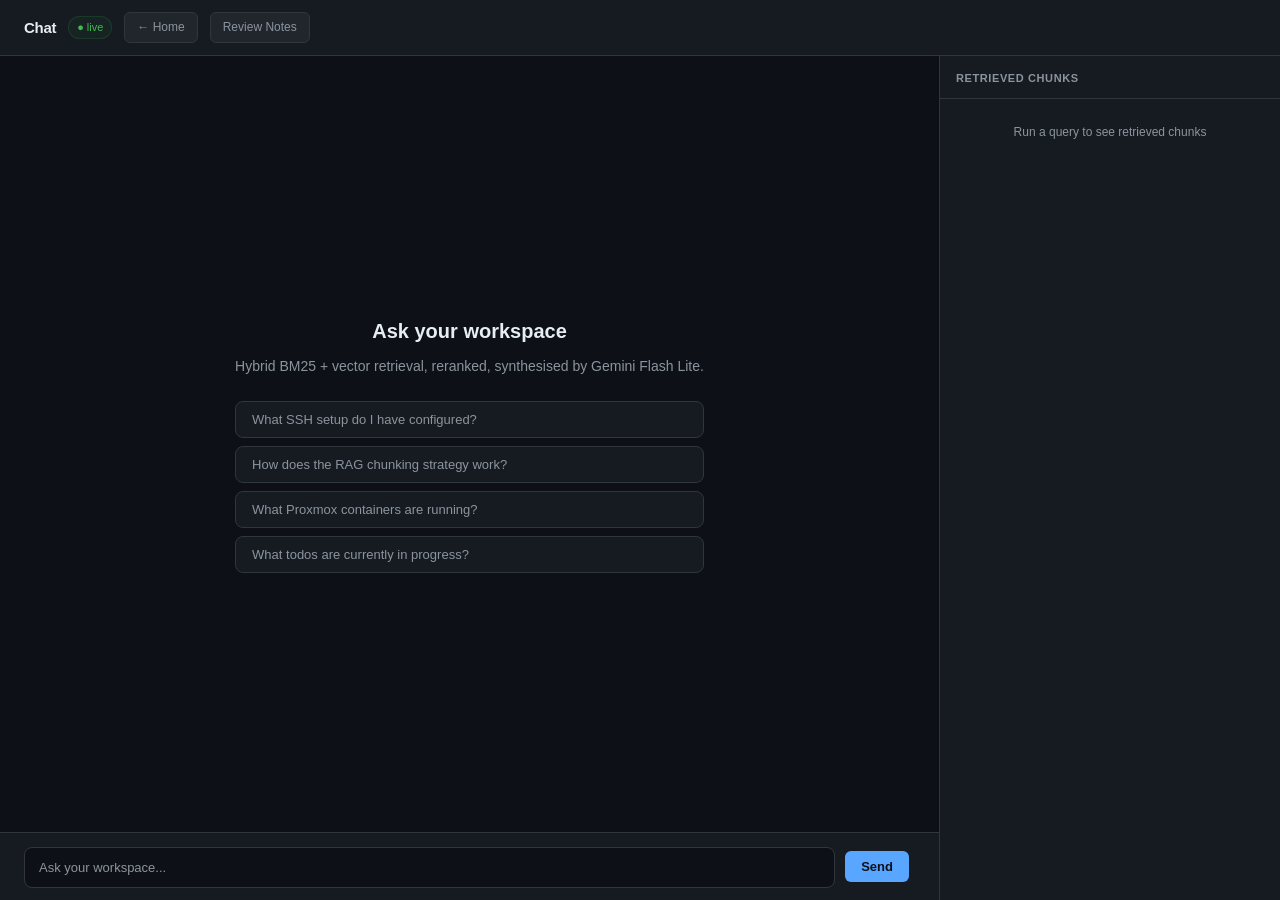
==== ui/chat.html @ 96a7f693 "feat: add chat.html (moved from /search)" ====
<!DOCTYPE html>
<html lang="en">
<head>
  <meta charset="UTF-8">
  <meta name="viewport" content="width=device-width, initial-scale=1.0">
  <link rel="manifest" href="/manifest.json">
  <meta name="theme-color" content="#0d1117">
  <meta name="mobile-web-app-capable" content="yes">
  <meta name="apple-mobile-web-app-capable" content="yes">
  <meta name="apple-mobile-web-app-status-bar-style" content="black-translucent">
  <meta name="apple-mobile-web-app-title" content="Notes RAG">
  <link rel="apple-touch-icon" href="/ui/icon.png">
  <title>Chat — Notes RAG</title>
  <style>
    *, *::before, *::after { box-sizing: border-box; margin: 0; padding: 0; }

    :root {
      --bg:        #0d1117;
      --surface:   #161b22;
      --surface2:  #1c2128;
      --border:    #30363d;
      --text:      #e6edf3;
      --text-muted:#8b949e;
      --accent:    #58a6ff;
      --user-bg:   #1d2d3e;
      --tag-bg:    #21262d;
      --green:     #3fb950;
      --code-bg:   #1f2937;
      --radius:    8px;
    }

    html, body { height: 100%; }

    body {
      font-family: -apple-system, BlinkMacSystemFont, 'Segoe UI', sans-serif;
      background: var(--bg);
      color: var(--text);
      display: flex;
      flex-direction: column;
      height: 100%;
      font-size: 14px;
      line-height: 1.6;
    }

    /* ── Header ── */
    header {
      border-bottom: 1px solid var(--border);
      padding: 12px 24px;
      display: flex;
      align-items: center;
      gap: 12px;
      background: var(--surface);
      flex-shrink: 0;
    }
    header h1 { font-size: 15px; font-weight: 600; letter-spacing: -0.3px; }
    .badge {
      font-size: 11px; padding: 2px 8px;
      border-radius: 999px; border: 1px solid var(--border);
      color: var(--text-muted); background: var(--tag-bg);
    }
    .badge.green { color: var(--green); border-color: #2ea04330; background: #2ea04310; }
    #home-btn, #review-btn { background: var(--tag-bg); border: 1px solid var(--border); color: var(--text-muted);
      border-radius: 6px; padding: 5px 12px; font-size: 12px; text-decoration: none;
      transition: border-color 0.15s, color 0.15s; }
    #home-btn:hover, #review-btn:hover { border-color: var(--accent); color: var(--text); }
    .spacer { flex: 1; }
    #chunk-count { font-size: 11px; color: var(--text-muted); font-family: 'SF Mono', monospace; }

    /* ── Layout ── */
    .layout { display: flex; flex: 1; overflow: hidden; }

    /* ── Chat panel ── */
    .chat-panel {
      flex: 1; display: flex; flex-direction: column;
      overflow: hidden; border-right: 1px solid var(--border);
    }

    .messages {
      flex: 1; overflow-y: auto;
      padding: 24px; display: flex; flex-direction: column;
      gap: 24px; scroll-behavior: smooth;
    }
    .messages::-webkit-scrollbar { width: 6px; }
    .messages::-webkit-scrollbar-thumb { background: var(--border); border-radius: 3px; }

    /* Welcome */
    .welcome { margin: auto; text-align: center; max-width: 480px; }
    .welcome h2 { font-size: 20px; font-weight: 600; margin-bottom: 8px; }
    .welcome p { color: var(--text-muted); margin-bottom: 24px; }
    .examples { display: flex; flex-direction: column; gap: 8px; }
    .example-btn {
      background: var(--surface); border: 1px solid var(--border);
      color: var(--text-muted); padding: 10px 16px;
      border-radius: var(--radius); cursor: pointer;
      text-align: left; font-size: 13px;
      transition: border-color 0.15s, color 0.15s;
    }
    .example-btn:hover { border-color: var(--accent); color: var(--text); }

    /* Exchange */
    .exchange { display: flex; flex-direction: column; gap: 12px; }

    .user-msg {
      align-self: flex-end; background: var(--user-bg);
      border: 1px solid #2d4a6a; border-radius: var(--radius);
      padding: 10px 14px; max-width: 75%;
      color: var(--text); font-size: 13px; white-space: pre-wrap;
    }

    .assistant-card {
      background: var(--surface); border: 1px solid var(--border);
      border-radius: var(--radius); overflow: hidden;
    }

    .answer-body {
      padding: 16px; color: var(--text);
      font-size: 13.5px; line-height: 1.7;
    }
    .answer-body h1, .answer-body h2, .answer-body h3 {
      font-size: 14px; font-weight: 600; margin: 12px 0 4px;
    }
    .answer-body p { margin-bottom: 10px; }
    .answer-body p:last-child { margin-bottom: 0; }
    .answer-body strong { font-weight: 600; }
    .answer-body em { font-style: italic; color: var(--text-muted); }
    .answer-body code {
      font-family: 'SF Mono', 'Fira Code', monospace;
      background: var(--code-bg); border: 1px solid var(--border);
      border-radius: 4px; padding: 1px 5px; font-size: 12px; color: #e3b341;
    }
    .answer-body pre {
      background: var(--code-bg); border: 1px solid var(--border);
      border-radius: var(--radius); padding: 12px;
      overflow-x: auto; margin: 10px 0;
    }
    .answer-body pre code { background: none; border: none; padding: 0; color: var(--text); font-size: 12px; }
    .answer-body ul, .answer-body ol { padding-left: 20px; margin-bottom: 10px; }
    .answer-body li { margin-bottom: 3px; }
    .answer-body blockquote {
      border-left: 3px solid var(--border); padding-left: 12px;
      color: var(--text-muted); margin: 8px 0;
    }

    /* Cursor blink while streaming */
    .streaming-cursor::after {
      content: '▍'; animation: blink 0.8s step-end infinite;
      color: var(--accent); font-size: 12px;
    }
    @keyframes blink { 50% { opacity: 0; } }

    /* Card footer: sources + latency */
    .card-footer {
      display: flex; align-items: center; gap: 8px;
      padding: 8px 16px; border-top: 1px solid var(--border);
      font-size: 12px; color: var(--text-muted);
    }
    .sources-toggle {
      display: flex; align-items: center; gap: 6px;
      cursor: pointer; user-select: none;
      transition: color 0.15s; flex: 1;
    }
    .sources-toggle:hover { color: var(--text); }
    .sources-toggle .chevron { transition: transform 0.2s; font-size: 10px; }
    .sources-toggle.open .chevron { transform: rotate(90deg); }
    .sources-count {
      background: var(--tag-bg); border: 1px solid var(--border);
      border-radius: 999px; padding: 1px 7px; font-size: 11px;
    }
    .source-chips { display: flex; gap: 4px; flex-wrap: wrap; }
    .chip {
      font-size: 10px; padding: 1px 6px; border-radius: 999px;
      background: var(--tag-bg); border: 1px solid var(--border);
      color: var(--text-muted); max-width: 160px;
      overflow: hidden; text-overflow: ellipsis; white-space: nowrap;
    }
    .latency {
      font-size: 11px; color: var(--text-muted);
      font-family: 'SF Mono', monospace; white-space: nowrap; flex-shrink: 0;
    }
    .latency .phase { color: var(--accent); }

    /* Chunks panel (inline) */
    .chunks-panel {
      display: none; flex-direction: column;
      gap: 1px; background: var(--border);
      border-top: 1px solid var(--border);
    }
    .chunks-panel.open { display: flex; }

    .chunk { background: var(--surface2); overflow: hidden; }
    .chunk-header {
      display: flex; align-items: center; gap: 8px;
      padding: 8px 16px; cursor: pointer; user-select: none;
    }
    .chunk-header:hover { background: var(--surface); }
    .chunk-filename {
      font-size: 11px; font-family: 'SF Mono', monospace;
      color: var(--accent); flex: 1;
      overflow: hidden; text-overflow: ellipsis; white-space: nowrap;
    }
    .score-bar { width: 40px; height: 3px; background: var(--border); border-radius: 2px; overflow: hidden; }
    .score-bar-fill { height: 100%; background: var(--accent); border-radius: 2px; }
    .chunk-score { font-size: 10px; color: var(--text-muted); font-family: monospace; }
    .chunk-expand { color: var(--text-muted); font-size: 10px; transition: transform 0.15s; }
    .chunk.expanded .chunk-expand { transform: rotate(90deg); }
    .chunk-content {
      display: none; padding: 0 16px 12px;
      font-size: 12px; font-family: 'SF Mono', 'Fira Code', monospace;
      color: var(--text-muted); line-height: 1.6;
      white-space: pre-wrap; word-break: break-word;
      border-top: 1px solid var(--border);
    }
    .chunk.expanded .chunk-content { display: block; }

    /* Loading */
    .loading-card {
      background: var(--surface); border: 1px solid var(--border);
      border-radius: var(--radius); padding: 16px;
      display: flex; align-items: center; gap: 10px;
      color: var(--text-muted); font-size: 13px;
    }
    .spinner {
      width: 14px; height: 14px;
      border: 2px solid var(--border); border-top-color: var(--accent);
      border-radius: 50%; animation: spin 0.7s linear infinite; flex-shrink: 0;
    }
    @keyframes spin { to { transform: rotate(360deg); } }

    /* ── Sidebar ── */
    .sources-panel-side {
      width: 340px; flex-shrink: 0; overflow-y: auto;
      background: var(--surface); display: flex; flex-direction: column;
    }
    .sources-panel-side::-webkit-scrollbar { width: 6px; }
    .sources-panel-side::-webkit-scrollbar-thumb { background: var(--border); border-radius: 3px; }
    .side-header {
      padding: 14px 16px 10px; font-size: 11px; font-weight: 600;
      color: var(--text-muted); text-transform: uppercase;
      letter-spacing: 0.6px; border-bottom: 1px solid var(--border); flex-shrink: 0;
    }
    .side-empty { padding: 24px 16px; color: var(--text-muted); font-size: 12px; text-align: center; }

    .side-chunk { border-bottom: 1px solid var(--border); overflow: hidden; }
    .side-chunk-header { padding: 10px 16px; cursor: pointer; display: flex; flex-direction: column; gap: 4px; }
    .side-chunk-header:hover { background: var(--surface2); }
    .side-chunk-meta { display: flex; align-items: center; justify-content: space-between; gap: 8px; }
    .side-chunk-filename {
      font-size: 11px; font-family: 'SF Mono', monospace;
      color: var(--accent); overflow: hidden; text-overflow: ellipsis; white-space: nowrap;
    }
    .side-chunk-score { font-size: 10px; color: var(--text-muted); font-family: monospace; flex-shrink: 0; }
    .side-score-bar { width: 100%; height: 2px; background: var(--border); border-radius: 2px; }
    .side-score-bar-fill { height: 100%; background: var(--accent); border-radius: 2px; opacity: 0.7; }
    .side-chunk-preview {
      font-size: 11px; color: var(--text-muted);
      white-space: nowrap; overflow: hidden; text-overflow: ellipsis;
    }
    .side-chunk-body {
      display: none; padding: 0 16px 12px;
      font-size: 11px; font-family: 'SF Mono', monospace;
      color: var(--text-muted); white-space: pre-wrap;
      word-break: break-word; line-height: 1.6;
    }
    .side-chunk.expanded .side-chunk-body { display: block; }
    .side-chunk.expanded .side-chunk-header { background: var(--surface2); }

    /* ── Input bar ── */
    .input-bar {
      border-top: 1px solid var(--border); padding: 12px 24px;
      background: var(--surface); display: flex; gap: 10px;
      align-items: flex-end; flex-shrink: 0;
    }
    .input-wrap {
      flex: 1; background: var(--bg); border: 1px solid var(--border);
      border-radius: var(--radius); display: flex; align-items: flex-end;
      transition: border-color 0.15s;
    }
    .input-wrap:focus-within { border-color: var(--accent); }
    textarea {
      flex: 1; background: transparent; border: none; outline: none;
      color: var(--text); font-family: inherit; font-size: 13px;
      padding: 10px 14px; resize: none; max-height: 120px; line-height: 1.5;
    }
    textarea::placeholder { color: var(--text-muted); }
    .send-btn {
      background: var(--accent); color: #0d1117; border: none;
      border-radius: 6px; padding: 8px 16px; cursor: pointer;
      font-size: 13px; font-weight: 600; flex-shrink: 0;
      transition: opacity 0.15s; align-self: flex-end; margin: 6px 6px 6px 0;
    }
    .send-btn:hover { opacity: 0.85; }
    .send-btn:disabled { opacity: 0.4; cursor: not-allowed; }

    @media (max-width: 768px) {
      .sources-panel-side { display: none; }
      .chat-panel { border-right: none; }
    }
  </style>
</head>
<body>

<header>
  <h1>Chat</h1>
  <span class="badge green">● live</span>
  <a href="/" id="home-btn">← Home</a>
  <a href="/review" id="review-btn">Review Notes</a>
  <span class="spacer"></span>
</header>

<div class="layout">
  <div class="chat-panel">
    <div class="messages" id="messages">
      <div class="welcome" id="welcome">
        <h2>Ask your workspace</h2>
        <p>Hybrid BM25 + vector retrieval, reranked, synthesised by Gemini Flash Lite.</p>
        <div class="examples">
          <button class="example-btn">What SSH setup do I have configured?</button>
          <button class="example-btn">How does the RAG chunking strategy work?</button>
          <button class="example-btn">What Proxmox containers are running?</button>
          <button class="example-btn">What todos are currently in progress?</button>
        </div>
      </div>
    </div>
    <div class="input-bar">
      <div class="input-wrap">
        <textarea id="query" placeholder="Ask your workspace..." rows="1"></textarea>
      </div>
      <button class="send-btn" id="send">Send</button>
    </div>
  </div>

  <div class="sources-panel-side" id="side-panel">
    <div class="side-header">Retrieved Chunks</div>
    <div class="side-empty" id="side-empty">Run a query to see retrieved chunks</div>
  </div>
</div>

<script>
  const messagesEl = document.getElementById('messages');
  const queryEl    = document.getElementById('query');
  const sendBtn    = document.getElementById('send');
  const sidePanel  = document.getElementById('side-panel');
  const sideEmpty  = document.getElementById('side-empty');

  // Stats loaded but not displayed

  // Auto-resize textarea
  queryEl.addEventListener('input', () => {
    queryEl.style.height = 'auto';
    queryEl.style.height = Math.min(queryEl.scrollHeight, 120) + 'px';
  });

  queryEl.addEventListener('keydown', e => {
    if (e.key === 'Enter' && !e.shiftKey) { e.preventDefault(); submit(); }
  });

  sendBtn.addEventListener('click', submit);

  document.querySelectorAll('.example-btn').forEach(btn => {
    btn.addEventListener('click', () => { queryEl.value = btn.textContent; submit(); });
  });

  async function submit() {
    const query = queryEl.value.trim();
    if (!query || sendBtn.disabled) return;

    document.getElementById('welcome')?.remove();
    queryEl.value = '';
    queryEl.style.height = 'auto';
    sendBtn.disabled = true;

    const startTime = Date.now();

    // Build exchange
    const exchange = document.createElement('div');
    exchange.className = 'exchange';

    const userMsg = document.createElement('div');
    userMsg.className = 'user-msg';
    userMsg.textContent = query;
    exchange.appendChild(userMsg);

    const loadingCard = document.createElement('div');
    loadingCard.className = 'loading-card';
    loadingCard.innerHTML = '<div class="spinner"></div><span>Retrieving…</span>';
    exchange.appendChild(loadingCard);

    messagesEl.appendChild(exchange);
    scrollToBottom();

    try {
      const response = await fetch('/api/search/stream', {
        method: 'POST',
        headers: {'Content-Type': 'application/json'},
        body: JSON.stringify({query}),
      });

      const reader = response.body.getReader();

      const decoder = new TextDecoder();
      let buffer = '';

      // Elements built as events arrive
      const card = document.createElement('div');
      card.className = 'assistant-card';

      const answerBody = document.createElement('div');
      answerBody.className = 'answer-body streaming-cursor';
      card.appendChild(answerBody);

      const cardFooter = document.createElement('div');
      cardFooter.className = 'card-footer';
      card.appendChild(cardFooter);

      const chunksPanel = document.createElement('div');
      chunksPanel.className = 'chunks-panel';
      card.appendChild(chunksPanel);

      let answerText = '';
      let retrievalMs = null;
      let cardAdded = false;

      while (true) {
        const {done, value} = await reader.read();
        if (done) break;

        buffer += decoder.decode(value, {stream: true});
        const parts = buffer.split('\n\n');
        buffer = parts.pop();

        for (const part of parts) {
          if (!part.startsWith('data: ')) continue;
          let event;
          try { event = JSON.parse(part.slice(6)); } catch { continue; }

          if (event.type === 'retrieved') {
            retrievalMs = Date.now() - startTime;

            // Swap loading card for answer card
            loadingCard.remove();
            if (!cardAdded) {
              exchange.appendChild(card);
              cardAdded = true;
            }

            // Update loading label while LLM generates
            loadingCard.querySelector('span').textContent = 'Generating…';

            // Populate sidebar immediately
            updateSidebar(event.chunks);

            // Build inline chunks
            buildChunksPanel(chunksPanel, event.chunks, event.sources, cardFooter);
          }

          if (event.type === 'token') {
            answerText += event.content;
            answerBody.innerHTML = renderMarkdown(answerText);
            scrollToBottom();
          }

          if (event.type === 'done') {
            answerBody.classList.remove('streaming-cursor');
            const totalMs = Date.now() - startTime;
            updateLatency(cardFooter, retrievalMs, totalMs);
          }
        }
      }

      // Fallback if card wasn't added (empty response)
      if (!cardAdded) {
        loadingCard.remove();
        exchange.appendChild(card);
      }

    } catch (err) {
      loadingCard.remove();
      const errCard = document.createElement('div');
      errCard.className = 'assistant-card';
      errCard.innerHTML = `<div class="answer-body" style="color:#f85149">Error: ${escHtml(err.message)}</div>`;
      exchange.appendChild(errCard);
    } finally {
      sendBtn.disabled = false;
      queryEl.focus();
      scrollToBottom();
    }
  }

  function buildChunksPanel(chunksPanel, chunks, sources, cardFooter) {
    if (!chunks || chunks.length === 0) return;

    const maxScore = Math.max(...chunks.map(c => c.score), 0.001);

    // Footer: toggle + source chips + latency placeholder
    const toggle = document.createElement('div');
    toggle.className = 'sources-toggle';
    toggle.innerHTML = `
      <span class="chevron">▶</span>
      <span class="sources-count">${chunks.length}</span>
      <span>sources</span>
      <div class="source-chips">
        ${[...new Set(sources)].slice(0, 4).map(s =>
          `<span class="chip" title="${escHtml(s)}">${escHtml(s)}</span>`
        ).join('')}
      </div>`;

    toggle.addEventListener('click', () => {
      toggle.classList.toggle('open');
      chunksPanel.classList.toggle('open');
    });

    // Insert toggle before latency slot
    cardFooter.appendChild(toggle);

    chunks.forEach(chunk => {
      const pct = Math.round((chunk.score / maxScore) * 100);
      const el = document.createElement('div');
      el.className = 'chunk';
      el.innerHTML = `
        <div class="chunk-header">
          <span class="chunk-filename">${escHtml(chunk.source)}</span>
          <div class="score-bar"><div class="score-bar-fill" style="width:${pct}%"></div></div>
          <span class="chunk-score">${chunk.score.toFixed(5)}</span>
          <span class="chunk-expand">▶</span>
        </div>
        <div class="chunk-content">${escHtml(chunk.content)}</div>`;
      el.querySelector('.chunk-header').addEventListener('click', () => el.classList.toggle('expanded'));
      chunksPanel.appendChild(el);
    });
  }

  function updateLatency(cardFooter, retrievalMs, totalMs) {
    const el = document.createElement('div');
    el.className = 'latency';
    el.innerHTML =
      `<span class="phase">retrieved</span> ${retrievalMs}ms · ` +
      `<span class="phase">total</span> ${(totalMs / 1000).toFixed(1)}s`;
    cardFooter.appendChild(el);
  }

  function updateSidebar(chunks) {
    sidePanel.querySelectorAll('.side-chunk').forEach(el => el.remove());
    sideEmpty.style.display = 'none';
    if (!chunks || chunks.length === 0) { sideEmpty.style.display = ''; return; }

    const maxScore = Math.max(...chunks.map(c => c.score), 0.001);

    chunks.forEach(chunk => {
      const pct = Math.round((chunk.score / maxScore) * 100);
      const preview = chunk.content.replace(/\n/g, ' ').slice(0, 80);
      const el = document.createElement('div');
      el.className = 'side-chunk';
      el.innerHTML = `
        <div class="side-chunk-header">
          <div class="side-chunk-meta">
            <span class="side-chunk-filename">${escHtml(chunk.source)}</span>
            <span class="side-chunk-score">${chunk.score.toFixed(5)}</span>
          </div>
          <div class="side-score-bar"><div class="side-score-bar-fill" style="width:${pct}%"></div></div>
          <div class="side-chunk-preview">${escHtml(preview)}…</div>
        </div>
        <div class="side-chunk-body">${escHtml(chunk.content)}</div>`;
      el.querySelector('.side-chunk-header').addEventListener('click', () => el.classList.toggle('expanded'));
      sidePanel.appendChild(el);
    });
  }

  function scrollToBottom() {
    messagesEl.scrollTop = messagesEl.scrollHeight;
  }

  function escHtml(str) {
    return String(str).replace(/&/g,'&amp;').replace(/</g,'&lt;').replace(/>/g,'&gt;');
  }

  function renderMarkdown(text) {
    const blocks = [];
    text = text.replace(/```[\w]*\n?([\s\S]*?)```/g, (_, code) => {
      const idx = blocks.length;
      blocks.push(`<pre><code>${escHtml(code.trim())}</code></pre>`);
      return `\x00BLOCK${idx}\x00`;
    });
    text = text.replace(/`([^`]+)`/g, (_, c) => `<code>${escHtml(c)}</code>`);
    text = text.replace(/^#{1,3} (.+)$/gm, (_, h) => `<h3>${h}</h3>`);
    text = text.replace(/\*\*([^*]+)\*\*/g, '<strong>$1</strong>');
    text = text.replace(/\*([^*]+)\*/g, '<em>$1</em>');
    text = text.replace(/((?:^- .+\n?)+)/gm, match => {
      const items = match.trim().split('\n').map(l => `<li>${l.replace(/^- /, '')}</li>`).join('');
      return `<ul>${items}</ul>`;
    });
    text = text.replace(/((?:^\d+\. .+\n?)+)/gm, match => {
      const items = match.trim().split('\n').map(l => `<li>${l.replace(/^\d+\. /, '')}</li>`).join('');
      return `<ol>${items}</ol>`;
    });
    text = text.replace(/^> (.+)$/gm, '<blockquote>$1</blockquote>');
    text = text.split(/\n\n+/).map(p => {
      p = p.trim();
      if (!p) return '';
      if (/^<(h[1-6]|ul|ol|pre|blockquote)/.test(p) || p.startsWith('\x00BLOCK')) return p;
      return `<p>${p.replace(/\n/g, '<br>')}</p>`;
    }).join('\n');
    blocks.forEach((block, i) => { text = text.replace(`\x00BLOCK${i}\x00`, block); });
    return text;
  }
</script>
<script>
  if ("serviceWorker" in navigator) {
    navigator.serviceWorker.register("/sw.js");
  }
</script>
</body>
</html>
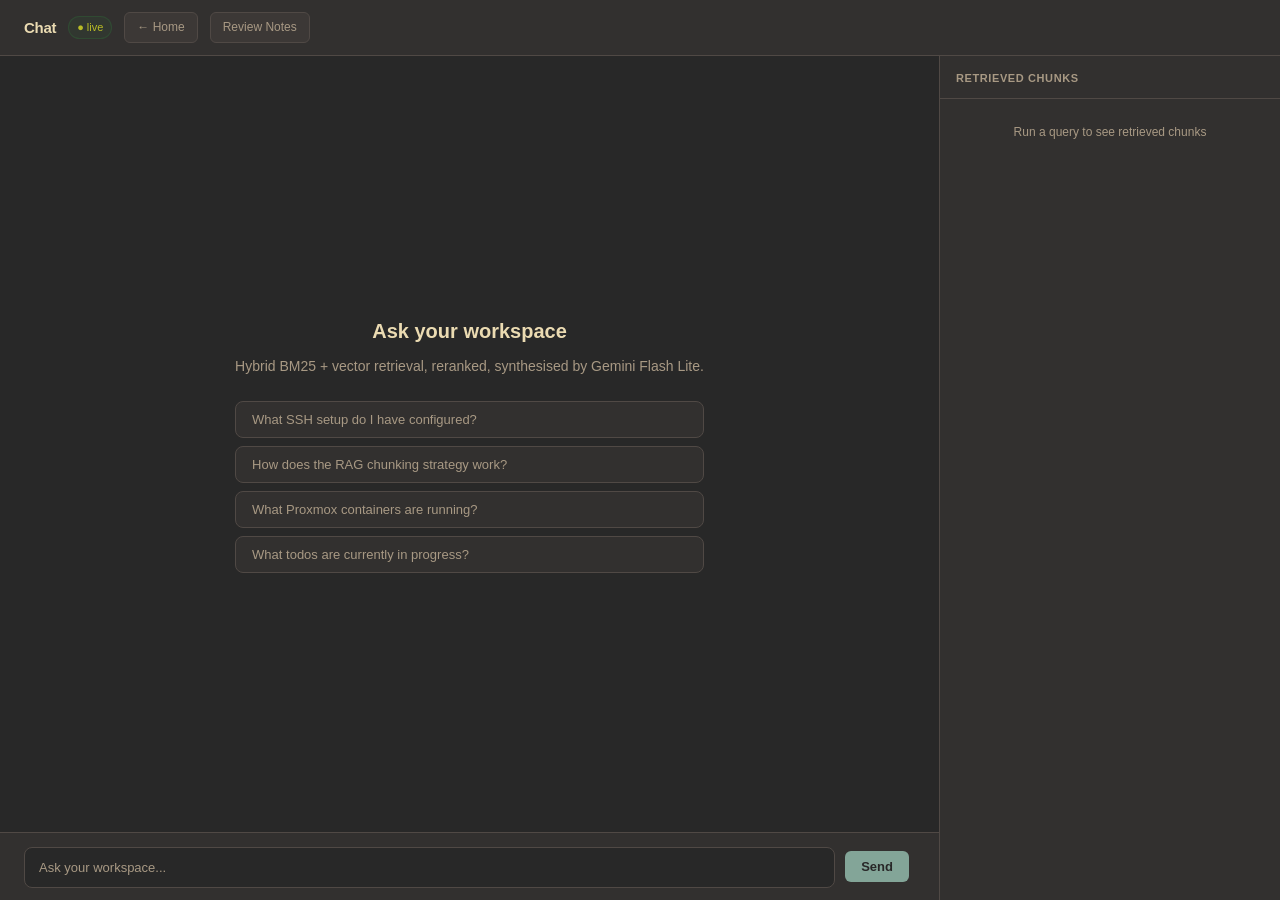
==== commit 13c09167: "feat(ui): apply Gruvbox Dark theme across all pages Replace GitHub Dark palette with Gruvbox Dark — " ====
--- a/ui/chat.html
+++ b/ui/chat.html
@@ -4,7 +4,7 @@
   <meta charset="UTF-8">
   <meta name="viewport" content="width=device-width, initial-scale=1.0">
   <link rel="manifest" href="/manifest.json">
-  <meta name="theme-color" content="#0d1117">
+  <meta name="theme-color" content="#282828">
   <meta name="mobile-web-app-capable" content="yes">
   <meta name="apple-mobile-web-app-capable" content="yes">
   <meta name="apple-mobile-web-app-status-bar-style" content="black-translucent">
@@ -15,17 +15,17 @@
     *, *::before, *::after { box-sizing: border-box; margin: 0; padding: 0; }
 
     :root {
-      --bg:        #0d1117;
-      --surface:   #161b22;
-      --surface2:  #1c2128;
-      --border:    #30363d;
-      --text:      #e6edf3;
-      --text-muted:#8b949e;
-      --accent:    #58a6ff;
-      --user-bg:   #1d2d3e;
-      --tag-bg:    #21262d;
-      --green:     #3fb950;
-      --code-bg:   #1f2937;
+      --bg:        #282828;
+      --surface:   #32302f;
+      --surface2:  #3c3836;
+      --border:    #504945;
+      --text:      #ebdbb2;
+      --text-muted:#a89984;
+      --accent:    #83a598;
+      --user-bg:   #3c3836;
+      --tag-bg:    #3c3836;
+      --green:     #b8bb26;
+      --code-bg:   #1d2021;
       --radius:    8px;
     }
 
@@ -283,7 +283,7 @@
     }
     textarea::placeholder { color: var(--text-muted); }
     .send-btn {
-      background: var(--accent); color: #0d1117; border: none;
+      background: var(--accent); color: #282828; border: none;
       border-radius: 6px; padding: 8px 16px; cursor: pointer;
       font-size: 13px; font-weight: 600; flex-shrink: 0;
       transition: opacity 0.15s; align-self: flex-end; margin: 6px 6px 6px 0;
@@ -477,7 +477,7 @@
       loadingCard.remove();
       const errCard = document.createElement('div');
       errCard.className = 'assistant-card';
-      errCard.innerHTML = `<div class="answer-body" style="color:#f85149">Error: ${escHtml(err.message)}</div>`;
+      errCard.innerHTML = `<div class="answer-body" style="color:#fb4934">Error: ${escHtml(err.message)}</div>`;
       exchange.appendChild(errCard);
     } finally {
       sendBtn.disabled = false;
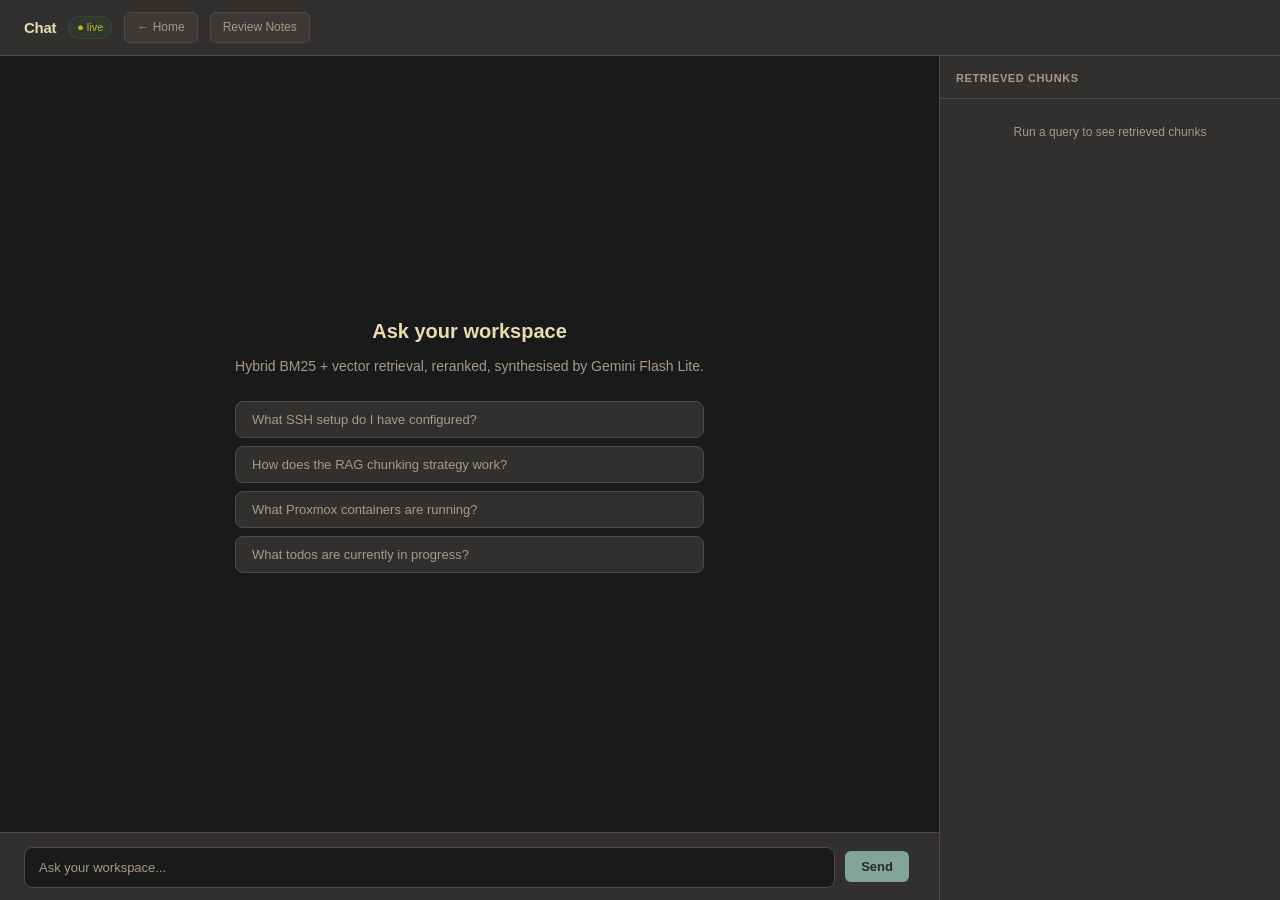
==== commit 06987e2c: "darken background to #1a1a1a (mac terminal black) across all pages bump sw cache to notes-rag-links-" ====
--- a/ui/chat.html
+++ b/ui/chat.html
@@ -4,7 +4,7 @@
   <meta charset="UTF-8">
   <meta name="viewport" content="width=device-width, initial-scale=1.0">
   <link rel="manifest" href="/manifest.json">
-  <meta name="theme-color" content="#282828">
+  <meta name="theme-color" content="#1a1a1a">
   <meta name="mobile-web-app-capable" content="yes">
   <meta name="apple-mobile-web-app-capable" content="yes">
   <meta name="apple-mobile-web-app-status-bar-style" content="black-translucent">
@@ -15,7 +15,7 @@
     *, *::before, *::after { box-sizing: border-box; margin: 0; padding: 0; }
 
     :root {
-      --bg:        #282828;
+      --bg:        #1a1a1a;
       --surface:   #32302f;
       --surface2:  #3c3836;
       --border:    #504945;
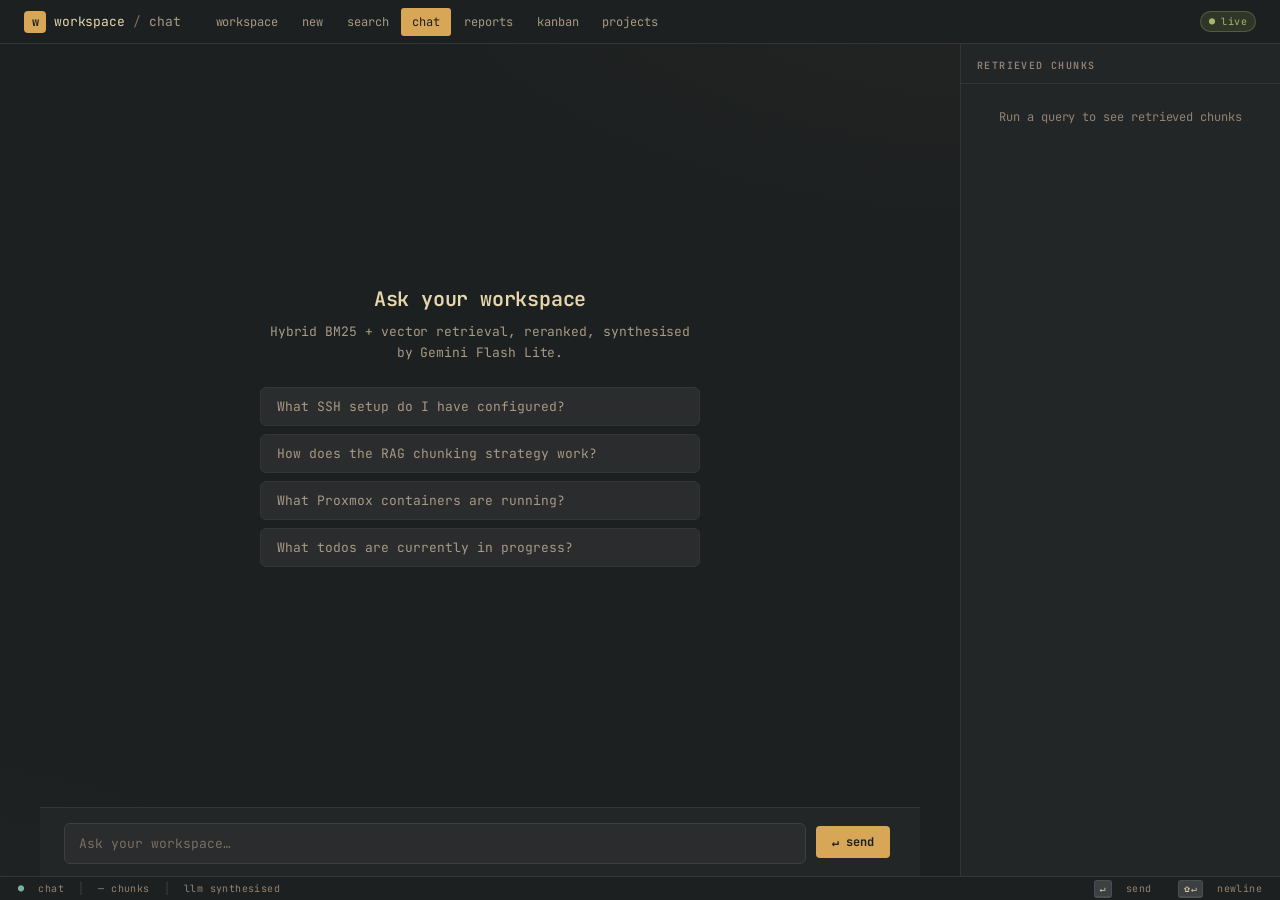
==== commit 12cf93c7: "fix(ui): correct chat page file, nav routes, and pill consistency - Apply redesign to chat.html (ser" ====
--- a/ui/chat.html
+++ b/ui/chat.html
@@ -2,313 +2,277 @@
 <html lang="en">
 <head>
   <meta charset="UTF-8">
-  <meta name="viewport" content="width=device-width, initial-scale=1.0">
+  <meta name="viewport" content="width=device-width, initial-scale=1, viewport-fit=cover">
   <link rel="manifest" href="/manifest.json">
-  <meta name="theme-color" content="#1a1a1a">
+  <meta name="theme-color" content="#d8a657">
   <meta name="mobile-web-app-capable" content="yes">
   <meta name="apple-mobile-web-app-capable" content="yes">
   <meta name="apple-mobile-web-app-status-bar-style" content="black-translucent">
-  <meta name="apple-mobile-web-app-title" content="Notes RAG">
   <link rel="apple-touch-icon" href="/ui/icon.png">
+  <link rel="stylesheet" href="/ui/theme.css">
   <title>Chat — Notes RAG</title>
   <style>
-    *, *::before, *::after { box-sizing: border-box; margin: 0; padding: 0; }
-
-    :root {
-      --bg:        #1a1a1a;
-      --surface:   #32302f;
-      --surface2:  #3c3836;
-      --border:    #504945;
-      --text:      #ebdbb2;
-      --text-muted:#a89984;
-      --accent:    #83a598;
-      --user-bg:   #3c3836;
-      --tag-bg:    #3c3836;
-      --green:     #b8bb26;
-      --code-bg:   #1d2021;
-      --radius:    8px;
-    }
-
-    html, body { height: 100%; }
-
-    body {
-      font-family: -apple-system, BlinkMacSystemFont, 'Segoe UI', sans-serif;
-      background: var(--bg);
-      color: var(--text);
+    /* ── Layout ─────────────────────────────────────────────────── */
+    .chat-layout {
       display: flex;
-      flex-direction: column;
-      height: 100%;
-      font-size: 14px;
-      line-height: 1.6;
-    }
-
-    /* ── Header ── */
-    header {
-      border-bottom: 1px solid var(--border);
-      padding: 12px 24px;
-      display: flex;
-      align-items: center;
-      gap: 12px;
-      background: var(--surface);
-      flex-shrink: 0;
-    }
-    header h1 { font-size: 15px; font-weight: 600; letter-spacing: -0.3px; }
-    .badge {
-      font-size: 11px; padding: 2px 8px;
-      border-radius: 999px; border: 1px solid var(--border);
-      color: var(--text-muted); background: var(--tag-bg);
-    }
-    .badge.green { color: var(--green); border-color: #2ea04330; background: #2ea04310; }
-    #home-btn, #review-btn { background: var(--tag-bg); border: 1px solid var(--border); color: var(--text-muted);
-      border-radius: 6px; padding: 5px 12px; font-size: 12px; text-decoration: none;
-      transition: border-color 0.15s, color 0.15s; }
-    #home-btn:hover, #review-btn:hover { border-color: var(--accent); color: var(--text); }
-    .spacer { flex: 1; }
-    #chunk-count { font-size: 11px; color: var(--text-muted); font-family: 'SF Mono', monospace; }
-
-    /* ── Layout ── */
-    .layout { display: flex; flex: 1; overflow: hidden; }
-
-    /* ── Chat panel ── */
-    .chat-panel {
+      flex: 1;
+      overflow: hidden;
+      position: relative;
+    }
+
+    /* ── Messages area ───────────────────────────────────────────── */
+    .chat-main {
       flex: 1; display: flex; flex-direction: column;
-      overflow: hidden; border-right: 1px solid var(--border);
-    }
-
+      overflow: hidden; border-right: 1px solid var(--bg-2);
+    }
     .messages {
       flex: 1; overflow-y: auto;
       padding: 24px; display: flex; flex-direction: column;
       gap: 24px; scroll-behavior: smooth;
+      max-width: 880px; width: 100%; align-self: center;
     }
     .messages::-webkit-scrollbar { width: 6px; }
-    .messages::-webkit-scrollbar-thumb { background: var(--border); border-radius: 3px; }
-
-    /* Welcome */
-    .welcome { margin: auto; text-align: center; max-width: 480px; }
-    .welcome h2 { font-size: 20px; font-weight: 600; margin-bottom: 8px; }
-    .welcome p { color: var(--text-muted); margin-bottom: 24px; }
+    .messages::-webkit-scrollbar-thumb { background: var(--bg-3); border-radius: 3px; }
+
+    /* ── Welcome state ───────────────────────────────────────────── */
+    .welcome { margin: auto; text-align: center; max-width: 480px; padding: 40px 20px; }
+    .welcome h2 { font-size: 20px; font-weight: 600; margin-bottom: 8px; color: var(--fg-2); letter-spacing: -0.01em; }
+    .welcome p  { color: var(--gray-2); margin-bottom: 24px; font-size: 13px; line-height: 1.55; }
     .examples { display: flex; flex-direction: column; gap: 8px; }
     .example-btn {
-      background: var(--surface); border: 1px solid var(--border);
-      color: var(--text-muted); padding: 10px 16px;
-      border-radius: var(--radius); cursor: pointer;
-      text-align: left; font-size: 13px;
-      transition: border-color 0.15s, color 0.15s;
-    }
-    .example-btn:hover { border-color: var(--accent); color: var(--text); }
-
-    /* Exchange */
+      background: var(--bg-1); border: 1px solid var(--bg-2);
+      color: var(--gray-2); padding: 10px 16px;
+      border-radius: 6px; cursor: pointer; text-align: left;
+      font-size: 13px; font-family: var(--mono);
+      transition: border-color 0.15s, color 0.15s, background 0.15s;
+    }
+    .example-btn:hover { border-color: var(--blue); color: var(--fg-1); background: var(--bg-2); }
+
+    /* ── Message bubbles ─────────────────────────────────────────── */
     .exchange { display: flex; flex-direction: column; gap: 12px; }
 
     .user-msg {
-      align-self: flex-end; background: var(--user-bg);
-      border: 1px solid #2d4a6a; border-radius: var(--radius);
-      padding: 10px 14px; max-width: 75%;
-      color: var(--text); font-size: 13px; white-space: pre-wrap;
+      align-self: flex-end;
+      background: var(--bg-2); border: 1px solid rgba(125,174,163,0.3);
+      border-radius: 6px; padding: 10px 14px;
+      max-width: 75%; color: var(--fg-1); font-size: 13px; white-space: pre-wrap;
     }
 
     .assistant-card {
-      background: var(--surface); border: 1px solid var(--border);
-      border-radius: var(--radius); overflow: hidden;
-    }
-
+      background: var(--bg-1); border: 1px solid var(--bg-2);
+      border-radius: 6px; overflow: hidden;
+    }
+
+    /* ── Answer body (markdown) ──────────────────────────────────── */
     .answer-body {
-      padding: 16px; color: var(--text);
+      padding: 16px; color: var(--fg-1);
       font-size: 13.5px; line-height: 1.7;
     }
     .answer-body h1, .answer-body h2, .answer-body h3 {
-      font-size: 14px; font-weight: 600; margin: 12px 0 4px;
+      font-size: 14px; font-weight: 600; margin: 12px 0 4px; color: var(--fg-2);
     }
     .answer-body p { margin-bottom: 10px; }
     .answer-body p:last-child { margin-bottom: 0; }
-    .answer-body strong { font-weight: 600; }
-    .answer-body em { font-style: italic; color: var(--text-muted); }
+    .answer-body strong { font-weight: 600; color: var(--fg-2); }
+    .answer-body em { font-style: italic; color: var(--gray-2); }
     .answer-body code {
-      font-family: 'SF Mono', 'Fira Code', monospace;
-      background: var(--code-bg); border: 1px solid var(--border);
-      border-radius: 4px; padding: 1px 5px; font-size: 12px; color: #e3b341;
+      background: var(--bg-0); border: 1px solid var(--bg-3);
+      border-radius: 3px; padding: 1px 5px;
+      font-size: 12px; color: var(--yellow); font-family: var(--mono);
     }
     .answer-body pre {
-      background: var(--code-bg); border: 1px solid var(--border);
-      border-radius: var(--radius); padding: 12px;
-      overflow-x: auto; margin: 10px 0;
-    }
-    .answer-body pre code { background: none; border: none; padding: 0; color: var(--text); font-size: 12px; }
+      background: var(--bg-0); border: 1px solid var(--bg-2);
+      border-radius: 6px; padding: 12px; overflow-x: auto; margin: 10px 0;
+    }
+    .answer-body pre code { background: none; border: none; padding: 0; color: var(--fg-1); font-size: 12px; }
     .answer-body ul, .answer-body ol { padding-left: 20px; margin-bottom: 10px; }
     .answer-body li { margin-bottom: 3px; }
     .answer-body blockquote {
-      border-left: 3px solid var(--border); padding-left: 12px;
-      color: var(--text-muted); margin: 8px 0;
-    }
-
-    /* Cursor blink while streaming */
+      border-left: 2px solid var(--bg-3); padding-left: 12px;
+      color: var(--gray-2); margin: 8px 0;
+    }
+
+    /* Streaming cursor */
     .streaming-cursor::after {
       content: '▍'; animation: blink 0.8s step-end infinite;
-      color: var(--accent); font-size: 12px;
+      color: var(--yellow); font-size: 12px;
     }
     @keyframes blink { 50% { opacity: 0; } }
 
-    /* Card footer: sources + latency */
+    /* ── Card footer ─────────────────────────────────────────────── */
     .card-footer {
-      display: flex; align-items: center; gap: 8px;
-      padding: 8px 16px; border-top: 1px solid var(--border);
-      font-size: 12px; color: var(--text-muted);
+      display: flex; align-items: center; gap: 8px; flex-wrap: wrap;
+      padding: 8px 16px; border-top: 1px solid var(--bg-2);
+      font-size: 12px; color: var(--gray-2);
     }
     .sources-toggle {
       display: flex; align-items: center; gap: 6px;
       cursor: pointer; user-select: none;
       transition: color 0.15s; flex: 1;
     }
-    .sources-toggle:hover { color: var(--text); }
+    .sources-toggle:hover { color: var(--fg-1); }
     .sources-toggle .chevron { transition: transform 0.2s; font-size: 10px; }
     .sources-toggle.open .chevron { transform: rotate(90deg); }
     .sources-count {
-      background: var(--tag-bg); border: 1px solid var(--border);
-      border-radius: 999px; padding: 1px 7px; font-size: 11px;
+      background: var(--bg-2); border: 1px solid var(--bg-3);
+      border-radius: 999px; padding: 1px 7px; font-size: 10px;
     }
     .source-chips { display: flex; gap: 4px; flex-wrap: wrap; }
     .chip {
-      font-size: 10px; padding: 1px 6px; border-radius: 999px;
-      background: var(--tag-bg); border: 1px solid var(--border);
-      color: var(--text-muted); max-width: 160px;
+      font-size: 10px; padding: 2px 8px; border-radius: 999px;
+      background: var(--aqua-dim); border: 1px solid rgba(137,180,130,0.3);
+      color: var(--aqua); max-width: 180px;
       overflow: hidden; text-overflow: ellipsis; white-space: nowrap;
     }
+    .chip.todo   { background: var(--yellow-dim); border-color: rgba(216,166,87,0.3); color: var(--yellow); }
+    .chip.report { background: var(--purple-dim); border-color: rgba(211,134,155,0.3); color: var(--purple); }
     .latency {
-      font-size: 11px; color: var(--text-muted);
-      font-family: 'SF Mono', monospace; white-space: nowrap; flex-shrink: 0;
-    }
-    .latency .phase { color: var(--accent); }
-
-    /* Chunks panel (inline) */
-    .chunks-panel {
-      display: none; flex-direction: column;
-      gap: 1px; background: var(--border);
-      border-top: 1px solid var(--border);
-    }
+      font-size: 11px; color: var(--gray-1); white-space: nowrap; flex-shrink: 0;
+    }
+    .latency .phase { color: var(--aqua); }
+
+    /* ── Chunks panel ────────────────────────────────────────────── */
+    .chunks-panel { display: none; flex-direction: column; gap: 1px; border-top: 1px solid var(--bg-2); }
     .chunks-panel.open { display: flex; }
 
-    .chunk { background: var(--surface2); overflow: hidden; }
+    .chunk { background: var(--bg-2); overflow: hidden; }
     .chunk-header {
       display: flex; align-items: center; gap: 8px;
       padding: 8px 16px; cursor: pointer; user-select: none;
     }
-    .chunk-header:hover { background: var(--surface); }
+    .chunk-header:hover { background: var(--bg-3); }
     .chunk-filename {
-      font-size: 11px; font-family: 'SF Mono', monospace;
-      color: var(--accent); flex: 1;
+      font-size: 11px; color: var(--aqua); flex: 1;
       overflow: hidden; text-overflow: ellipsis; white-space: nowrap;
     }
-    .score-bar { width: 40px; height: 3px; background: var(--border); border-radius: 2px; overflow: hidden; }
-    .score-bar-fill { height: 100%; background: var(--accent); border-radius: 2px; }
-    .chunk-score { font-size: 10px; color: var(--text-muted); font-family: monospace; }
-    .chunk-expand { color: var(--text-muted); font-size: 10px; transition: transform 0.15s; }
+    .score-bar { width: 40px; height: 3px; background: var(--bg-3); border-radius: 2px; overflow: hidden; }
+    .score-bar-fill { height: 100%; background: var(--yellow); border-radius: 2px; }
+    .chunk-score { font-size: 10px; color: var(--yellow); font-variant-numeric: tabular-nums; }
+    .chunk-expand { color: var(--gray-0); font-size: 10px; transition: transform 0.15s; }
     .chunk.expanded .chunk-expand { transform: rotate(90deg); }
     .chunk-content {
       display: none; padding: 0 16px 12px;
-      font-size: 12px; font-family: 'SF Mono', 'Fira Code', monospace;
-      color: var(--text-muted); line-height: 1.6;
+      font-size: 12px; color: var(--gray-2); line-height: 1.6;
       white-space: pre-wrap; word-break: break-word;
-      border-top: 1px solid var(--border);
+      border-top: 1px solid var(--bg-3);
     }
     .chunk.expanded .chunk-content { display: block; }
 
-    /* Loading */
+    /* ── Loading ─────────────────────────────────────────────────── */
     .loading-card {
-      background: var(--surface); border: 1px solid var(--border);
-      border-radius: var(--radius); padding: 16px;
+      background: var(--bg-1); border: 1px solid var(--bg-2);
+      border-radius: 6px; padding: 16px;
       display: flex; align-items: center; gap: 10px;
-      color: var(--text-muted); font-size: 13px;
+      color: var(--gray-2); font-size: 13px;
     }
     .spinner {
       width: 14px; height: 14px;
-      border: 2px solid var(--border); border-top-color: var(--accent);
+      border: 2px solid var(--bg-3); border-top-color: var(--aqua);
       border-radius: 50%; animation: spin 0.7s linear infinite; flex-shrink: 0;
     }
     @keyframes spin { to { transform: rotate(360deg); } }
 
-    /* ── Sidebar ── */
+    /* ── Sidebar (sources panel) ─────────────────────────────────── */
     .sources-panel-side {
-      width: 340px; flex-shrink: 0; overflow-y: auto;
-      background: var(--surface); display: flex; flex-direction: column;
+      width: 320px; flex-shrink: 0; overflow-y: auto;
+      background: var(--bg-0); display: flex; flex-direction: column;
+      border-left: 1px solid var(--bg-2);
     }
     .sources-panel-side::-webkit-scrollbar { width: 6px; }
-    .sources-panel-side::-webkit-scrollbar-thumb { background: var(--border); border-radius: 3px; }
+    .sources-panel-side::-webkit-scrollbar-thumb { background: var(--bg-3); border-radius: 3px; }
     .side-header {
-      padding: 14px 16px 10px; font-size: 11px; font-weight: 600;
-      color: var(--text-muted); text-transform: uppercase;
-      letter-spacing: 0.6px; border-bottom: 1px solid var(--border); flex-shrink: 0;
-    }
-    .side-empty { padding: 24px 16px; color: var(--text-muted); font-size: 12px; text-align: center; }
-
-    .side-chunk { border-bottom: 1px solid var(--border); overflow: hidden; }
+      padding: 14px 16px 10px;
+      font-size: 10px; font-weight: 600; color: var(--gray-1);
+      text-transform: uppercase; letter-spacing: 0.14em;
+      border-bottom: 1px solid var(--bg-2); flex-shrink: 0;
+    }
+    .side-empty { padding: 24px 16px; color: var(--gray-1); font-size: 12px; text-align: center; }
+
+    .side-chunk { border-bottom: 1px solid var(--bg-2); overflow: hidden; }
     .side-chunk-header { padding: 10px 16px; cursor: pointer; display: flex; flex-direction: column; gap: 4px; }
-    .side-chunk-header:hover { background: var(--surface2); }
+    .side-chunk-header:hover { background: var(--bg-1); }
     .side-chunk-meta { display: flex; align-items: center; justify-content: space-between; gap: 8px; }
-    .side-chunk-filename {
-      font-size: 11px; font-family: 'SF Mono', monospace;
-      color: var(--accent); overflow: hidden; text-overflow: ellipsis; white-space: nowrap;
-    }
-    .side-chunk-score { font-size: 10px; color: var(--text-muted); font-family: monospace; flex-shrink: 0; }
-    .side-score-bar { width: 100%; height: 2px; background: var(--border); border-radius: 2px; }
-    .side-score-bar-fill { height: 100%; background: var(--accent); border-radius: 2px; opacity: 0.7; }
-    .side-chunk-preview {
-      font-size: 11px; color: var(--text-muted);
-      white-space: nowrap; overflow: hidden; text-overflow: ellipsis;
-    }
+    .side-chunk-filename { font-size: 11px; color: var(--aqua); overflow: hidden; text-overflow: ellipsis; white-space: nowrap; }
+    .side-chunk-score { font-size: 10px; color: var(--yellow); font-variant-numeric: tabular-nums; flex-shrink: 0; }
+    .side-score-bar { width: 100%; height: 2px; background: var(--bg-3); border-radius: 2px; }
+    .side-score-bar-fill { height: 100%; background: var(--yellow); border-radius: 2px; opacity: 0.7; }
+    .side-chunk-preview { font-size: 11px; color: var(--gray-1); white-space: nowrap; overflow: hidden; text-overflow: ellipsis; }
     .side-chunk-body {
       display: none; padding: 0 16px 12px;
-      font-size: 11px; font-family: 'SF Mono', monospace;
-      color: var(--text-muted); white-space: pre-wrap;
+      font-size: 11px; color: var(--gray-2); white-space: pre-wrap;
       word-break: break-word; line-height: 1.6;
     }
     .side-chunk.expanded .side-chunk-body { display: block; }
-    .side-chunk.expanded .side-chunk-header { background: var(--surface2); }
-
-    /* ── Input bar ── */
+    .side-chunk.expanded .side-chunk-header { background: var(--bg-1); }
+
+    /* ── Composer ────────────────────────────────────────────────── */
     .input-bar {
-      border-top: 1px solid var(--border); padding: 12px 24px;
-      background: var(--surface); display: flex; gap: 10px;
+      border-top: 1px solid var(--bg-2); padding: 12px 24px;
+      background: var(--bg-0); display: flex; gap: 10px;
       align-items: flex-end; flex-shrink: 0;
+      max-width: 880px; width: 100%; align-self: center;
+      box-sizing: border-box;
     }
     .input-wrap {
-      flex: 1; background: var(--bg); border: 1px solid var(--border);
-      border-radius: var(--radius); display: flex; align-items: flex-end;
+      flex: 1; background: var(--bg-1); border: 1px solid var(--bg-3);
+      border-radius: 6px; display: flex; align-items: flex-end;
       transition: border-color 0.15s;
     }
-    .input-wrap:focus-within { border-color: var(--accent); }
+    .input-wrap:focus-within { border-color: var(--yellow); }
     textarea {
       flex: 1; background: transparent; border: none; outline: none;
-      color: var(--text); font-family: inherit; font-size: 13px;
+      color: var(--fg-1); font-family: var(--mono); font-size: 13px;
       padding: 10px 14px; resize: none; max-height: 120px; line-height: 1.5;
     }
-    textarea::placeholder { color: var(--text-muted); }
+    textarea::placeholder { color: var(--gray-0); }
     .send-btn {
-      background: var(--accent); color: #282828; border: none;
-      border-radius: 6px; padding: 8px 16px; cursor: pointer;
-      font-size: 13px; font-weight: 600; flex-shrink: 0;
+      background: var(--yellow); color: var(--bg-dim); border: none;
+      border-radius: 4px; padding: 8px 16px; cursor: pointer;
+      font-size: 12px; font-weight: 700; font-family: var(--mono); flex-shrink: 0;
       transition: opacity 0.15s; align-self: flex-end; margin: 6px 6px 6px 0;
     }
     .send-btn:hover { opacity: 0.85; }
     .send-btn:disabled { opacity: 0.4; cursor: not-allowed; }
 
+    /* Wrapper for messages + input bar (centred column) */
+    .chat-column {
+      flex: 1; display: flex; flex-direction: column;
+      overflow: hidden; align-items: center;
+    }
+
     @media (max-width: 768px) {
       .sources-panel-side { display: none; }
-      .chat-panel { border-right: none; }
+      .chat-main { border-right: none; }
     }
   </style>
 </head>
 <body>
 
-<header>
-  <h1>Chat</h1>
-  <span class="badge green">● live</span>
-  <a href="/" id="home-btn">← Home</a>
-  <a href="/review" id="review-btn">Review Notes</a>
-  <span class="spacer"></span>
-</header>
-
-<div class="layout">
-  <div class="chat-panel">
+<!-- ── Top nav ── -->
+<nav class="gv-top-bar">
+  <div class="gv-logo-area">
+    <div class="gv-logo-mark">w</div>
+    <span class="gv-breadcrumb-root">workspace</span>
+    <span class="gv-breadcrumb-sep">/</span>
+    <span class="gv-breadcrumb-page">chat</span>
+  </div>
+  <div class="gv-nav">
+    <a href="/"        class="gv-nav-pill">workspace</a>
+    <a href="/new"     class="gv-nav-pill">new</a>
+    <a href="/notes"   class="gv-nav-pill">search</a>
+    <a href="/chat"    class="gv-nav-pill active">chat</a>
+    <a href="/review" class="gv-nav-pill">reports</a>
+    <a href="/kanban"  class="gv-nav-pill">kanban</a>
+    <a href="/projects" class="gv-nav-pill">projects</a>
+  </div>
+  <div class="gv-top-right">
+    <span class="gv-pill green" id="chunk-pill">● live</span>
+  </div>
+</nav>
+
+<!-- ── Main layout ── -->
+<div class="chat-layout" style="flex:1;overflow:hidden">
+  <div class="chat-column">
     <div class="messages" id="messages">
       <div class="welcome" id="welcome">
         <h2>Ask your workspace</h2>
@@ -323,9 +287,9 @@
     </div>
     <div class="input-bar">
       <div class="input-wrap">
-        <textarea id="query" placeholder="Ask your workspace..." rows="1"></textarea>
+        <textarea id="query" placeholder="Ask your workspace…" rows="1"></textarea>
       </div>
-      <button class="send-btn" id="send">Send</button>
+      <button class="send-btn" id="send">↵ send</button>
     </div>
   </div>
 
@@ -333,6 +297,18 @@
     <div class="side-header">Retrieved Chunks</div>
     <div class="side-empty" id="side-empty">Run a query to see retrieved chunks</div>
   </div>
+</div>
+
+<!-- ── Bottom bar ── -->
+<div class="gv-bottom-bar">
+  <span style="color:var(--blue)">●</span> chat
+  <span class="sep">│</span>
+  <span id="bb-chunks">— chunks</span>
+  <span class="sep">│</span>
+  <span>llm synthesised</span>
+  <div style="flex:1"></div>
+  <span class="gv-kbd">↵</span> send &nbsp;
+  <span class="gv-kbd">⇧↵</span> newline
 </div>
 
 <script>
@@ -342,20 +318,23 @@
   const sidePanel  = document.getElementById('side-panel');
   const sideEmpty  = document.getElementById('side-empty');
 
-  // Stats loaded but not displayed
+  // Load chunk count
+  fetch('/api/stats').then(r => r.json()).then(d => {
+    if (d.chunk_count) {
+      document.getElementById('bb-chunks').textContent = d.chunk_count.toLocaleString() + ' chunks';
+      document.getElementById('chunk-pill').textContent = '● ' + d.chunk_count.toLocaleString() + ' chunks';
+    }
+  }).catch(() => {});
 
   // Auto-resize textarea
   queryEl.addEventListener('input', () => {
     queryEl.style.height = 'auto';
     queryEl.style.height = Math.min(queryEl.scrollHeight, 120) + 'px';
   });
-
   queryEl.addEventListener('keydown', e => {
     if (e.key === 'Enter' && !e.shiftKey) { e.preventDefault(); submit(); }
   });
-
   sendBtn.addEventListener('click', submit);
-
   document.querySelectorAll('.example-btn').forEach(btn => {
     btn.addEventListener('click', () => { queryEl.value = btn.textContent; submit(); });
   });
@@ -370,8 +349,6 @@
     sendBtn.disabled = true;
 
     const startTime = Date.now();
-
-    // Build exchange
     const exchange = document.createElement('div');
     exchange.className = 'exchange';
 
@@ -396,11 +373,9 @@
       });
 
       const reader = response.body.getReader();
-
       const decoder = new TextDecoder();
       let buffer = '';
 
-      // Elements built as events arrive
       const card = document.createElement('div');
       card.className = 'assistant-card';
 
@@ -435,49 +410,30 @@
 
           if (event.type === 'retrieved') {
             retrievalMs = Date.now() - startTime;
-
-            // Swap loading card for answer card
             loadingCard.remove();
-            if (!cardAdded) {
-              exchange.appendChild(card);
-              cardAdded = true;
-            }
-
-            // Update loading label while LLM generates
-            loadingCard.querySelector('span').textContent = 'Generating…';
-
-            // Populate sidebar immediately
+            if (!cardAdded) { exchange.appendChild(card); cardAdded = true; }
             updateSidebar(event.chunks);
-
-            // Build inline chunks
             buildChunksPanel(chunksPanel, event.chunks, event.sources, cardFooter);
           }
-
           if (event.type === 'token') {
             answerText += event.content;
             answerBody.innerHTML = renderMarkdown(answerText);
             scrollToBottom();
           }
-
           if (event.type === 'done') {
             answerBody.classList.remove('streaming-cursor');
-            const totalMs = Date.now() - startTime;
-            updateLatency(cardFooter, retrievalMs, totalMs);
+            updateLatency(cardFooter, retrievalMs, Date.now() - startTime);
           }
         }
       }
 
-      // Fallback if card wasn't added (empty response)
-      if (!cardAdded) {
-        loadingCard.remove();
-        exchange.appendChild(card);
-      }
+      if (!cardAdded) { loadingCard.remove(); exchange.appendChild(card); }
 
     } catch (err) {
       loadingCard.remove();
       const errCard = document.createElement('div');
       errCard.className = 'assistant-card';
-      errCard.innerHTML = `<div class="answer-body" style="color:#fb4934">Error: ${escHtml(err.message)}</div>`;
+      errCard.innerHTML = `<div class="answer-body" style="color:var(--red)">Error: ${escHtml(err.message)}</div>`;
       exchange.appendChild(errCard);
     } finally {
       sendBtn.disabled = false;
@@ -487,29 +443,24 @@
   }
 
   function buildChunksPanel(chunksPanel, chunks, sources, cardFooter) {
-    if (!chunks || chunks.length === 0) return;
-
+    if (!chunks || !chunks.length) return;
     const maxScore = Math.max(...chunks.map(c => c.score), 0.001);
 
-    // Footer: toggle + source chips + latency placeholder
     const toggle = document.createElement('div');
     toggle.className = 'sources-toggle';
     toggle.innerHTML = `
       <span class="chevron">▶</span>
+      sources
       <span class="sources-count">${chunks.length}</span>
-      <span>sources</span>
       <div class="source-chips">
         ${[...new Set(sources)].slice(0, 4).map(s =>
           `<span class="chip" title="${escHtml(s)}">${escHtml(s)}</span>`
         ).join('')}
       </div>`;
-
     toggle.addEventListener('click', () => {
       toggle.classList.toggle('open');
       chunksPanel.classList.toggle('open');
     });
-
-    // Insert toggle before latency slot
     cardFooter.appendChild(toggle);
 
     chunks.forEach(chunk => {
@@ -518,10 +469,10 @@
       el.className = 'chunk';
       el.innerHTML = `
         <div class="chunk-header">
+          <span class="chunk-expand">▶</span>
           <span class="chunk-filename">${escHtml(chunk.source)}</span>
           <div class="score-bar"><div class="score-bar-fill" style="width:${pct}%"></div></div>
-          <span class="chunk-score">${chunk.score.toFixed(5)}</span>
-          <span class="chunk-expand">▶</span>
+          <span class="chunk-score">${chunk.score.toFixed(2)}</span>
         </div>
         <div class="chunk-content">${escHtml(chunk.content)}</div>`;
       el.querySelector('.chunk-header').addEventListener('click', () => el.classList.toggle('expanded'));
@@ -533,18 +484,16 @@
     const el = document.createElement('div');
     el.className = 'latency';
     el.innerHTML =
-      `<span class="phase">retrieved</span> ${retrievalMs}ms · ` +
-      `<span class="phase">total</span> ${(totalMs / 1000).toFixed(1)}s`;
+      `<span class="phase">retrieve</span> ${retrievalMs}ms · ` +
+      `<span class="phase">total</span> ${(totalMs/1000).toFixed(1)}s`;
     cardFooter.appendChild(el);
   }
 
   function updateSidebar(chunks) {
     sidePanel.querySelectorAll('.side-chunk').forEach(el => el.remove());
     sideEmpty.style.display = 'none';
-    if (!chunks || chunks.length === 0) { sideEmpty.style.display = ''; return; }
-
+    if (!chunks || !chunks.length) { sideEmpty.style.display = ''; return; }
     const maxScore = Math.max(...chunks.map(c => c.score), 0.001);
-
     chunks.forEach(chunk => {
       const pct = Math.round((chunk.score / maxScore) * 100);
       const preview = chunk.content.replace(/\n/g, ' ').slice(0, 80);
@@ -554,7 +503,7 @@
         <div class="side-chunk-header">
           <div class="side-chunk-meta">
             <span class="side-chunk-filename">${escHtml(chunk.source)}</span>
-            <span class="side-chunk-score">${chunk.score.toFixed(5)}</span>
+            <span class="side-chunk-score">${chunk.score.toFixed(2)}</span>
           </div>
           <div class="side-score-bar"><div class="side-score-bar-fill" style="width:${pct}%"></div></div>
           <div class="side-chunk-preview">${escHtml(preview)}…</div>
@@ -565,9 +514,7 @@
     });
   }
 
-  function scrollToBottom() {
-    messagesEl.scrollTop = messagesEl.scrollHeight;
-  }
+  function scrollToBottom() { messagesEl.scrollTop = messagesEl.scrollHeight; }
 
   function escHtml(str) {
     return String(str).replace(/&/g,'&amp;').replace(/</g,'&lt;').replace(/>/g,'&gt;');
@@ -604,9 +551,7 @@
   }
 </script>
 <script>
-  if ("serviceWorker" in navigator) {
-    navigator.serviceWorker.register("/sw.js");
-  }
+  if ('serviceWorker' in navigator) navigator.serviceWorker.register('/sw.js');
 </script>
 </body>
 </html>
--- a/ui/theme.css
+++ b/ui/theme.css
@@ -0,0 +1,303 @@
+@import url('https://fonts.googleapis.com/css2?family=JetBrains+Mono:ital,wght@0,400;0,500;0,600;0,700;1,400&display=swap');
+
+*, *::before, *::after { box-sizing: border-box; margin: 0; padding: 0; }
+
+/* ─── Gruvbox Material Dark tokens ─────────────────────────────────────── */
+:root {
+  --bg-dim:  #1d2021;
+  --bg-0:    #232627;
+  --bg-1:    #2a2c2d;
+  --bg-2:    #32363a;
+  --bg-3:    #3c4043;
+  --bg-4:    #4a4e51;
+  --bg-statusline-1: #32302f;
+  --bg-statusline-2: #292929;
+
+  --fg-0:    #d4be98;
+  --fg-1:    #ddc7a1;
+  --fg-2:    #e7d7ae;
+  --gray-0:  #7c6f64;
+  --gray-1:  #928374;
+  --gray-2:  #a89984;
+
+  --red:     #ea6962;
+  --orange:  #e78a4e;
+  --yellow:  #d8a657;
+  --green:   #a9b665;
+  --aqua:    #89b482;
+  --blue:    #7daea3;
+  --purple:  #d3869b;
+
+  --red-dim:    rgba(234,105,98,0.14);
+  --yellow-dim: rgba(216,166,87,0.14);
+  --green-dim:  rgba(169,182,101,0.14);
+  --aqua-dim:   rgba(137,180,130,0.14);
+  --blue-dim:   rgba(125,174,163,0.14);
+  --purple-dim: rgba(211,134,155,0.14);
+  --orange-dim: rgba(231,138,78,0.14);
+
+  --mono: 'JetBrains Mono', ui-monospace, Menlo, monospace;
+}
+
+/* ─── Page shell ───────────────────────────────────────────────────────── */
+html, body { height: 100%; }
+
+body {
+  background: var(--bg-dim);
+  color: var(--fg-1);
+  font-family: var(--mono);
+  font-feature-settings: "calt" 1, "ss01" 1;
+  font-size: 13px;
+  line-height: 1.5;
+  letter-spacing: -0.005em;
+  display: flex;
+  flex-direction: column;
+  min-height: 100%;
+  position: relative;
+}
+
+/* Subtle warm grain */
+body::before {
+  content: '';
+  position: fixed; inset: 0; pointer-events: none; z-index: 0;
+  background:
+    radial-gradient(1200px 600px at 80% -10%, rgba(216,166,87,0.04), transparent 60%),
+    radial-gradient(1000px 500px at -10% 110%, rgba(137,180,130,0.03), transparent 60%);
+}
+body > * { position: relative; z-index: 1; }
+
+/* ─── Top navigation bar ───────────────────────────────────────────────── */
+.gv-top-bar {
+  display: flex;
+  align-items: center;
+  height: 44px;
+  padding: 0 24px;
+  background: var(--bg-dim);
+  border-bottom: 1px solid var(--bg-2);
+  flex: 0 0 auto;
+  gap: 0;
+}
+
+.gv-logo-area {
+  display: flex;
+  align-items: center;
+  gap: 8px;
+  margin-right: 24px;
+  flex-shrink: 0;
+}
+
+.gv-logo-mark {
+  width: 22px; height: 22px; border-radius: 4px;
+  background: var(--yellow); color: var(--bg-dim);
+  font-size: 12px; font-weight: 700;
+  display: flex; align-items: center; justify-content: center;
+  flex-shrink: 0;
+}
+
+.gv-breadcrumb-root { color: var(--fg-2); font-size: 13px; letter-spacing: -0.01em; }
+.gv-breadcrumb-sep  { color: var(--gray-0); }
+.gv-breadcrumb-page { color: var(--gray-2); font-size: 13px; }
+
+.gv-nav {
+  display: flex;
+  gap: 2px;
+  flex: 1;
+  overflow: hidden;
+}
+
+.gv-nav-pill {
+  display: inline-flex; align-items: center;
+  padding: 5px 11px;
+  font-size: 12px;
+  color: var(--gray-2);
+  background: transparent;
+  border-radius: 3px;
+  text-decoration: none;
+  letter-spacing: -0.005em;
+  font-family: var(--mono);
+  white-space: nowrap;
+  transition: color 0.15s, background 0.15s;
+}
+.gv-nav-pill:hover  { color: var(--fg-1); background: var(--bg-1); }
+.gv-nav-pill.active { color: var(--bg-dim); background: var(--yellow); }
+
+.gv-top-right {
+  display: flex;
+  align-items: center;
+  gap: 10px;
+  flex-shrink: 0;
+  margin-left: 14px;
+}
+
+.gv-cmd-hint {
+  display: flex; align-items: center; gap: 8px;
+  padding: 5px 12px;
+  background: var(--bg-1); border: 1px solid var(--bg-3);
+  border-radius: 3px; font-size: 11px; color: var(--gray-1);
+}
+
+/* ─── Content area ─────────────────────────────────────────────────────── */
+.gv-content {
+  flex: 1;
+  overflow-y: auto;
+  overflow-x: hidden;
+  padding: 24px 36px;
+}
+.gv-content::-webkit-scrollbar { width: 6px; }
+.gv-content::-webkit-scrollbar-thumb { background: var(--bg-3); border-radius: 3px; }
+
+/* ─── Bottom status bar ────────────────────────────────────────────────── */
+.gv-bottom-bar {
+  display: flex;
+  align-items: center;
+  gap: 14px;
+  height: 24px;
+  padding: 0 18px;
+  background: var(--bg-dim);
+  border-top: 1px solid var(--bg-2);
+  flex: 0 0 auto;
+  font-size: 10px;
+  color: var(--gray-1);
+  letter-spacing: 0.04em;
+}
+.gv-bottom-bar .sep { color: var(--bg-3); }
+
+/* ─── Tiles ────────────────────────────────────────────────────────────── */
+.gv-tile {
+  background: var(--bg-1);
+  border: 1px solid var(--bg-2);
+  border-radius: 6px;
+  padding: 18px;
+  position: relative;
+  transition: border-color .15s, background .15s;
+}
+.gv-tile:hover { border-color: var(--bg-4); background: var(--bg-2); }
+
+.gv-tile.tinted-yellow { border-color: rgba(216,166,87,0.35); }
+.gv-tile.tinted-green  { border-color: rgba(169,182,101,0.35); }
+.gv-tile.tinted-aqua   { border-color: rgba(137,180,130,0.35); }
+.gv-tile.tinted-blue   { border-color: rgba(125,174,163,0.35); }
+.gv-tile.tinted-purple { border-color: rgba(211,134,155,0.35); }
+.gv-tile.tinted-orange { border-color: rgba(231,138,78,0.35); }
+
+/* ─── Icon box ─────────────────────────────────────────────────────────── */
+.gv-icon {
+  border-radius: 6px;
+  background: var(--bg-2);
+  display: inline-flex; align-items: center; justify-content: center;
+  color: var(--fg-1);
+  border: 1px solid var(--bg-3);
+  flex-shrink: 0;
+}
+.gv-icon.yellow { color: var(--yellow); border-color: rgba(216,166,87,0.3);  background: rgba(216,166,87,0.06); }
+.gv-icon.green  { color: var(--green);  border-color: rgba(169,182,101,0.3); background: rgba(169,182,101,0.06); }
+.gv-icon.aqua   { color: var(--aqua);   border-color: rgba(137,180,130,0.3); background: rgba(137,180,130,0.06); }
+.gv-icon.blue   { color: var(--blue);   border-color: rgba(125,174,163,0.3); background: rgba(125,174,163,0.06); }
+.gv-icon.purple { color: var(--purple); border-color: rgba(211,134,155,0.3); background: rgba(211,134,155,0.06); }
+.gv-icon.orange { color: var(--orange); border-color: rgba(231,138,78,0.3);  background: rgba(231,138,78,0.06); }
+.gv-icon.red    { color: var(--red);    border-color: rgba(234,105,98,0.3);  background: rgba(234,105,98,0.06); }
+
+/* ─── Typography atoms ─────────────────────────────────────────────────── */
+.gv-eyebrow {
+  font-size: 10px;
+  letter-spacing: 0.18em;
+  color: var(--gray-1);
+  text-transform: uppercase;
+  display: inline-flex; align-items: center; gap: 8px;
+}
+.gv-eyebrow .pip { width: 6px; height: 6px; background: var(--yellow); border-radius: 1px; flex-shrink: 0; }
+
+.gv-stat {
+  font-size: 36px;
+  font-weight: 600;
+  color: var(--fg-2);
+  letter-spacing: -0.02em;
+  font-variant-numeric: tabular-nums;
+  line-height: 1.05;
+}
+
+/* ─── Pills ────────────────────────────────────────────────────────────── */
+.gv-pill {
+  display: inline-flex; align-items: center; gap: 5px;
+  padding: 2px 8px;
+  border-radius: 999px;
+  font-size: 10px;
+  background: var(--bg-2);
+  color: var(--gray-2);
+  border: 1px solid var(--bg-3);
+  letter-spacing: 0.04em;
+  white-space: nowrap;
+}
+.gv-pill.green  { background: var(--green-dim);  color: var(--green);  border-color: rgba(169,182,101,0.3); }
+.gv-pill.yellow { background: var(--yellow-dim); color: var(--yellow); border-color: rgba(216,166,87,0.3); }
+.gv-pill.aqua   { background: var(--aqua-dim);   color: var(--aqua);   border-color: rgba(137,180,130,0.3); }
+.gv-pill.blue   { background: var(--blue-dim);   color: var(--blue);   border-color: rgba(125,174,163,0.3); }
+.gv-pill.red    { background: var(--red-dim);    color: var(--red);    border-color: rgba(234,105,98,0.3); }
+.gv-pill.purple { background: var(--purple-dim); color: var(--purple); border-color: rgba(211,134,155,0.3); }
+
+/* ─── Keybind chip ─────────────────────────────────────────────────────── */
+.gv-kbd {
+  display: inline-flex; align-items: center; justify-content: center;
+  min-width: 18px; height: 18px;
+  padding: 0 5px;
+  border-radius: 3px;
+  background: var(--bg-3);
+  border: 1px solid var(--bg-4);
+  border-bottom-width: 2px;
+  color: var(--fg-1);
+  font-size: 10px;
+  font-family: var(--mono);
+}
+
+/* ─── Active pulse dot ─────────────────────────────────────────────────── */
+.gv-active-dot {
+  width: 7px; height: 7px;
+  border-radius: 50%;
+  background: var(--yellow);
+  box-shadow: 0 0 0 3px rgba(216,166,87,0.18);
+  animation: gv-pulse 2.4s ease-in-out infinite;
+  flex-shrink: 0;
+}
+@keyframes gv-pulse {
+  0%, 100% { box-shadow: 0 0 0 3px rgba(216,166,87,0.18); }
+  50%       { box-shadow: 0 0 0 5px rgba(216,166,87,0.08); }
+}
+
+/* ─── Chart grid bg ────────────────────────────────────────────────────── */
+.gv-chart-bg {
+  background:
+    repeating-linear-gradient(0deg, transparent 0 23px, rgba(255,255,255,0.025) 23px 24px),
+    repeating-linear-gradient(90deg, transparent 0 39px, rgba(255,255,255,0.025) 39px 40px);
+}
+
+/* ─── Shared form atoms (used by chat / search inputs) ─────────────────── */
+.gv-input {
+  background: var(--bg-1);
+  border: 1px solid var(--bg-3);
+  border-radius: 4px;
+  color: var(--fg-1);
+  font-family: var(--mono);
+  font-size: 13px;
+  outline: none;
+  transition: border-color 0.15s;
+}
+.gv-input:focus { border-color: var(--yellow); }
+.gv-input::placeholder { color: var(--gray-0); }
+
+/* ─── Mobile / responsive ──────────────────────────────────────────────── */
+@media (max-width: 1099px) {
+  .gv-content { padding: 18px 20px; }
+}
+
+@media (max-width: 719px) {
+  .gv-top-bar { padding: 0 16px; height: 48px; }
+  .gv-nav { display: none; }
+  .gv-content { padding: 12px 14px; overflow-x: hidden; }
+  .gv-bottom-bar { gap: 10px; font-size: 9px; }
+  .gv-bottom-bar .bb-host { display: none; }
+  .gv-cmd-hint { display: none; }
+}
+
+@media (pointer: coarse) {
+  .gv-kbd { display: none; }
+}
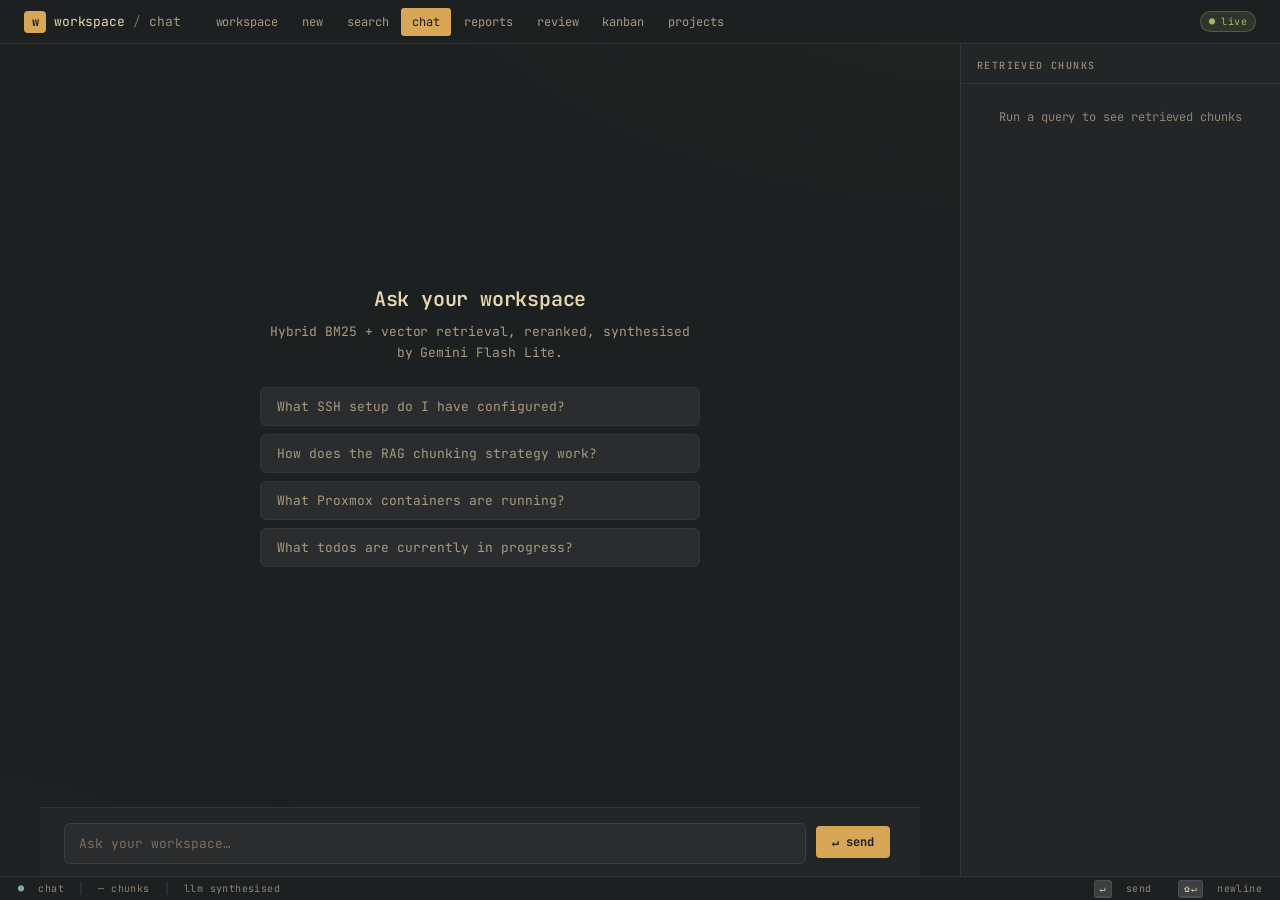
==== commit a1b58414: "Add /reports page, split reports vs review in nav Previously the 'reports' nav pill incorrectly link" ====
--- a/ui/chat.html
+++ b/ui/chat.html
@@ -257,12 +257,13 @@
     <span class="gv-breadcrumb-page">chat</span>
   </div>
   <div class="gv-nav">
-    <a href="/"        class="gv-nav-pill">workspace</a>
-    <a href="/new"     class="gv-nav-pill">new</a>
-    <a href="/notes"   class="gv-nav-pill">search</a>
-    <a href="/chat"    class="gv-nav-pill active">chat</a>
-    <a href="/review" class="gv-nav-pill">reports</a>
-    <a href="/kanban"  class="gv-nav-pill">kanban</a>
+    <a href="/" class="gv-nav-pill">workspace</a>
+    <a href="/new" class="gv-nav-pill">new</a>
+    <a href="/notes" class="gv-nav-pill">search</a>
+    <a href="/chat" class="gv-nav-pill active">chat</a>
+    <a href="/reports" class="gv-nav-pill">reports</a>
+    <a href="/review" class="gv-nav-pill">review</a>
+    <a href="/kanban" class="gv-nav-pill">kanban</a>
     <a href="/projects" class="gv-nav-pill">projects</a>
   </div>
   <div class="gv-top-right">
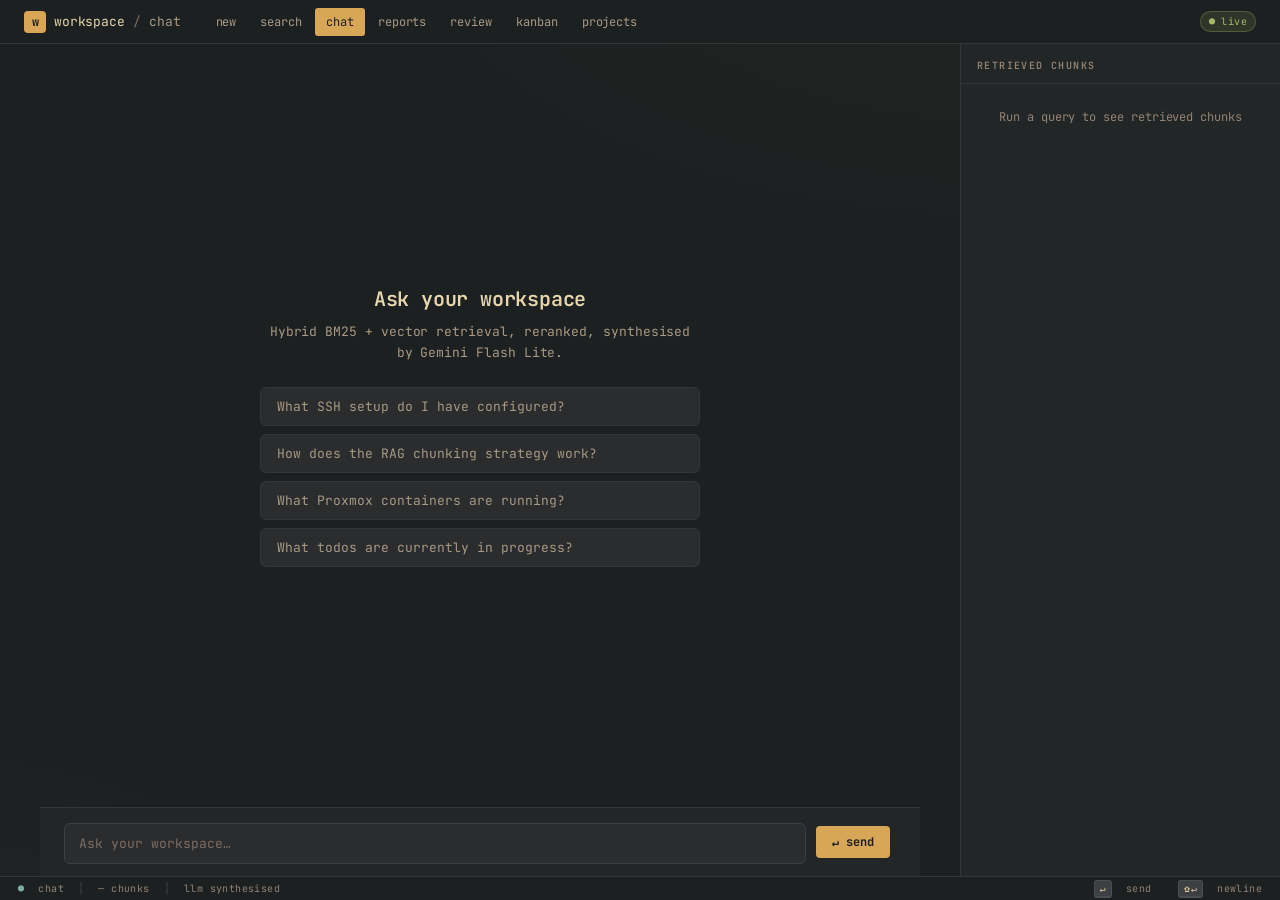
==== commit f38e80af: "Remove duplicate workspace nav pill from all pages The breadcrumb home link already serves as the wo" ====
--- a/ui/chat.html
+++ b/ui/chat.html
@@ -9,6 +9,7 @@
   <meta name="apple-mobile-web-app-capable" content="yes">
   <meta name="apple-mobile-web-app-status-bar-style" content="black-translucent">
   <link rel="apple-touch-icon" href="/ui/icon.png">
+  <link rel="icon" type="image/svg+xml" href="/ui/icon-maskable.svg">
   <link rel="stylesheet" href="/ui/theme.css">
   <title>Chat — Notes RAG</title>
   <style>
@@ -251,13 +252,11 @@
 <!-- ── Top nav ── -->
 <nav class="gv-top-bar">
   <div class="gv-logo-area">
-    <div class="gv-logo-mark">w</div>
-    <span class="gv-breadcrumb-root">workspace</span>
+    <a href="/" class="gv-home-link"><div class="gv-logo-mark">w</div><span class="gv-breadcrumb-root">workspace</span></a>
     <span class="gv-breadcrumb-sep">/</span>
     <span class="gv-breadcrumb-page">chat</span>
   </div>
   <div class="gv-nav">
-    <a href="/" class="gv-nav-pill">workspace</a>
     <a href="/new" class="gv-nav-pill">new</a>
     <a href="/notes" class="gv-nav-pill">search</a>
     <a href="/chat" class="gv-nav-pill active">chat</a>
--- a/ui/theme.css
+++ b/ui/theme.css
@@ -70,8 +70,8 @@
 .gv-top-bar {
   display: flex;
   align-items: center;
-  height: 44px;
-  padding: 0 24px;
+  height: calc(44px + env(safe-area-inset-top, 0px));
+  padding: env(safe-area-inset-top, 0px) 24px 0;
   background: var(--bg-dim);
   border-bottom: 1px solid var(--bg-2);
   flex: 0 0 auto;
@@ -85,6 +85,12 @@
   margin-right: 24px;
   flex-shrink: 0;
 }
+
+.gv-home-link {
+  display: flex; align-items: center; gap: 8px;
+  text-decoration: none; color: inherit;
+}
+.gv-home-link:hover .gv-breadcrumb-root { color: var(--fg-1); }
 
 .gv-logo-mark {
   width: 22px; height: 22px; border-radius: 4px;
@@ -290,7 +296,7 @@
 }
 
 @media (max-width: 719px) {
-  .gv-top-bar { padding: 0 16px; height: 48px; }
+  .gv-top-bar { padding: env(safe-area-inset-top, 0px) 16px 0; height: calc(48px + env(safe-area-inset-top, 0px)); }
   .gv-nav { display: none; }
   .gv-content { padding: 12px 14px; overflow-x: hidden; }
   .gv-bottom-bar { gap: 10px; font-size: 9px; }
